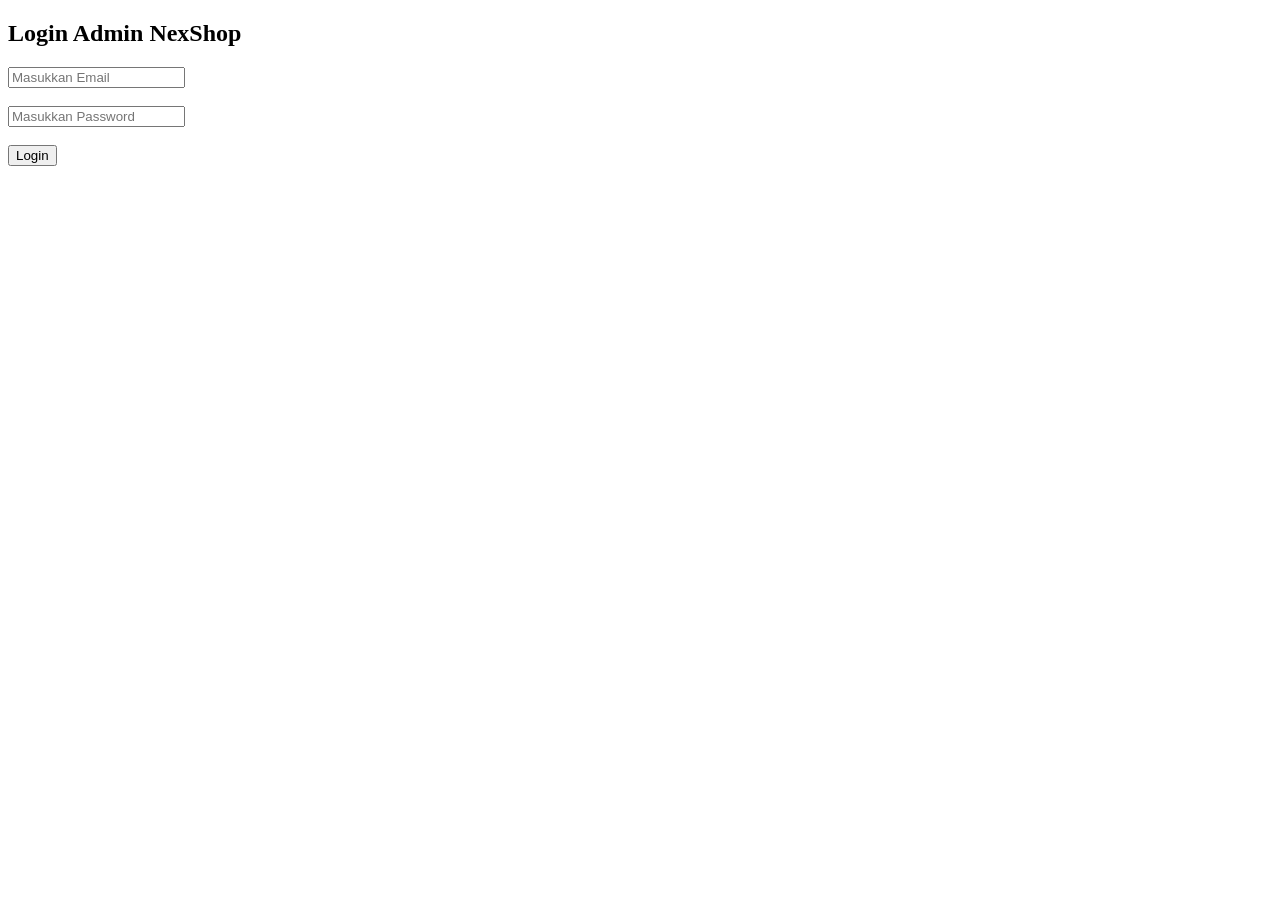
==== admin/dashboard.html @ d5164b72 "Fix admin login API" ====
<!DOCTYPE html>
<html lang="id">
<head>
<meta charset="UTF-8">
<meta name="viewport" content="width=device-width, initial-scale=1">
<title>NexShop Admin</title>

<link href="https://cdn.jsdelivr.net/npm/bootstrap@5.3.7/dist/css/bootstrap.min.css" rel="stylesheet">
<link rel="stylesheet" href="https://cdn.jsdelivr.net/npm/bootstrap-icons@1.11.3/font/bootstrap-icons.min.css">
<link rel="stylesheet" href="css/style.css">
</head>
<body>

<div class="d-flex">

<aside class="sidebar bg-dark text-white p-3">
    <h3 class="mb-4">NexShop</h3>

    <ul class="nav flex-column">
        <li class="nav-item"><a class="nav-link text-white active" href="#"><i class="bi bi-grid me-2"></i>Dashboard</a></li>
        <li class="nav-item"><a class="nav-link text-white" href="#"><i class="bi bi-box me-2"></i>Products</a></li>
        <li class="nav-item"><a class="nav-link text-white" href="#"><i class="bi bi-cart me-2"></i>Orders</a></li>
        <li class="nav-item"><a class="nav-link text-white" href="#"><i class="bi bi-people me-2"></i>Users</a></li>
        <li class="nav-item"><a class="nav-link text-white" href="#"><i class="bi bi-gear me-2"></i>Settings</a></li>
    </ul>

    <button onclick="logout()" class="btn btn-danger w-100 mt-5">
        <i class="bi bi-box-arrow-right me-2"></i>Logout
    </button>
</aside>

<main class="flex-grow-1 p-4">

<div class="d-flex justify-content-between align-items-center mb-4">
    <div>
        <h2>Dashboard</h2>
        <p class="text-muted mb-0">Selamat datang di Admin NexShop</p>
    </div>

    <div class="d-flex gap-2">
        <input id="search" class="form-control" placeholder="Cari produk...">
        <button
    class="btn btn-success"
    data-bs-toggle="modal"
    data-bs-target="#productModal">

    <i class="bi bi-plus-circle"></i>
    Tambah Produk

</button>
    </div>
</div>

<div class="row g-3 mb-4">
    <div class="col-lg-4">
        <div class="card shadow-sm"><div class="card-body">
            <small>Total Produk</small>
            <h2 id="totalProduk">0</h2>
        </div></div>
    </div>

    <div class="col-lg-4">
        <div class="card shadow-sm"><div class="card-body">
            <small>Total Sold</small>
            <h2 id="totalSold">0</h2>
        </div></div>
    </div>

    <div class="col-lg-4">
        <div class="card shadow-sm"><div class="card-body">
            <small>Total Nilai</small>
            <h2 id="totalHarga">Rp 0</h2>
        </div></div>
    </div>
</div>

<div class="card shadow-sm">
<div class="card-header d-flex justify-content-between align-items-center">
    <h5 class="mb-0">Daftar Produk</h5>
    <button onclick="loadProducts()" class="btn btn-primary btn-sm">
        <i class="bi bi-arrow-clockwise"></i> Refresh
    </button>
</div>

<div class="table-responsive">
<table class="table table-hover align-middle mb-0">
<thead>
<tr>
<th>ID</th>
<th>Gambar</th>
<th>Nama</th>
<th>Harga</th>
<th>Badge</th>
<th>Kategori</th>
<th>Aksi</th>
</tr>
</thead>

<tbody id="products">
</tbody>

</table>
</div>
</div>

</main>
</div>

<!-- Product Modal -->

<div class="modal fade" id="productModal" tabindex="-1">

<div class="modal-dialog modal-lg">

<div class="modal-content">

<div class="modal-header">

<h5 class="modal-title" id="modalTitle">

<i class="bi bi-box-seam me-2"></i>

Tambah Produk

</h5>

<button
class="btn-close"
data-bs-dismiss="modal">
</button>

</div>

<div class="modal-body">

<form id="productForm">

<div class="row g-3">

<div class="col-md-6">

<label class="form-label">Nama Produk</label>

<input
id="name"
class="form-control"
required>

</div>

<div class="col-md-6">

<label class="form-label">Harga</label>

<input
id="price"
type="number"
class="form-control"
required>

</div>

<div class="col-md-6">

<label class="form-label">Badge</label>

<input
id="badge"
class="form-control">

</div>

<div class="col-md-6">

<label class="form-label">Kategori</label>

<input
id="category"
class="form-control">

</div>

<div class="col-md-6">

<label class="form-label">Rating</label>

<input
id="rating"
type="number"
step="0.1"
min="0"
max="5"
placeholder="Contoh: 4.9"
class="form-control">

</div>

<div class="col-md-6">

<label class="form-label">Sold</label>

<input
id="sold"
type="number"
class="form-control">

</div>

<div class="col-12">

<label class="form-label">
Gambar Produk
</label>

<input
type="file"
id="image"
class="form-control"
accept="image/*">

<img
id="previewImage"
src=""
class="img-thumbnail mt-3 d-none"
style="max-height:180px;">

</div>

<div class="col-12">

<label class="form-label">

Deskripsi

</label>

<textarea
id="description"
rows="4"
class="form-control"></textarea>

</div>

</div>

</form>

</div>

<div class="modal-footer">

<button
class="btn btn-secondary"
data-bs-dismiss="modal">

Batal

</button>

<button
class="btn btn-success"
onclick="saveProduct()">

<i class="bi bi-floppy"></i>

Simpan Produk

</button>

</div>

</div>

</div>

</div>

<div class="toast-container position-fixed top-0 end-0 p-3">

<div
id="liveToast"
class="toast">

<div class="toast-header">

<strong class="me-auto">

NexShop

</strong>

<button
class="btn-close"
data-bs-dismiss="toast">
</button>

</div>

<div
class="toast-body"
id="toastMessage">

Berhasil

</div>

</div>

</div>

<script src="https://cdn.jsdelivr.net/npm/bootstrap@5.3.7/dist/js/bootstrap.bundle.min.js"></script>
<script src="js/dashboard.js"></script>

</body>
</html>
---- admin/css/style.css ----
@import url('https://fonts.googleapis.com/css2?family=Poppins:wght@300;400;500;600;700&display=swap');

*{
    margin:0;
    padding:0;
    box-sizing:border-box;
    font-family:'Poppins',sans-serif;
}

body{
    background:#f4f7fb;
}

.sidebar{
    width:260px;
    min-height:100vh;
    position:sticky;
    top:0;
    background:linear-gradient(180deg,#212529,#111827)!important;
}

.sidebar h3{
    font-weight:700;
}

.sidebar .nav-link{
    border-radius:10px;
    padding:12px 15px;
    margin-bottom:8px;
    transition:.25s;
}

.sidebar .nav-link:hover,
.sidebar .nav-link.active{
    background:#0d6efd;
    color:#fff!important;
}

main{
    width:100%;
}

.card{
    border:none;
    border-radius:18px;
    box-shadow:0 10px 30px rgba(0,0,0,.08);
}

.card h2{
    font-weight:700;
}

.card-header{
    background:#fff;
    border:none;
    padding:18px;
}

.table thead{
    background:#0d6efd;
    color:#fff;
}

.table th{
    border:none;
    padding:15px;
}

.table td{
    vertical-align:middle;
    padding:14px;
}

.table tbody tr:hover{
    background:#eef5ff;
}

#search{
    width:260px;
}

.btn{
    border-radius:10px;
}

.btn-success,
.btn-primary,
.btn-danger{
    padding:10px 18px;
}

@media(max-width:991px){

.d-flex{
    flex-direction:column;
}

.sidebar{
    width:100%;
    min-height:auto;
}

#search{
    width:100%;
}

}
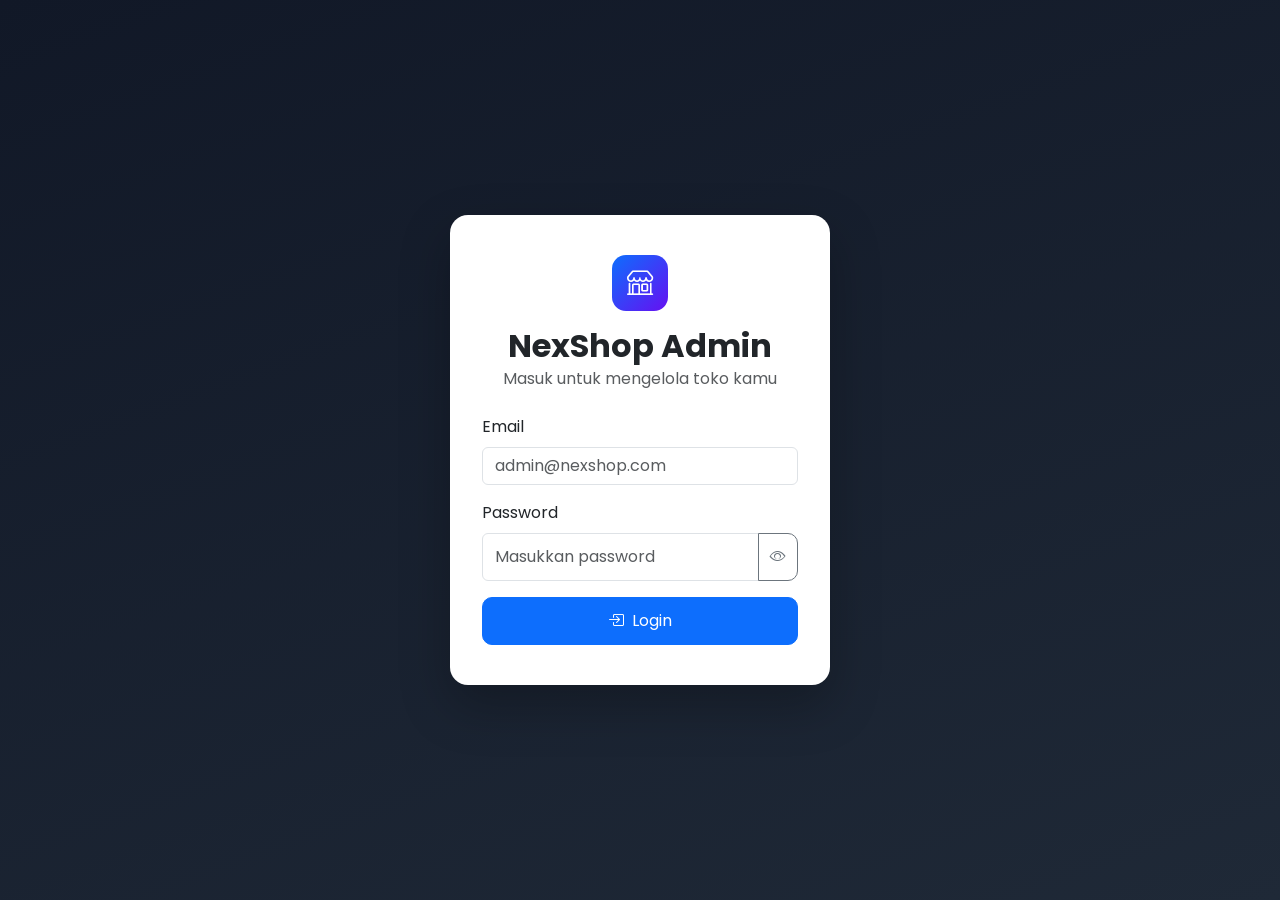
==== commit 380ebf60: "Update admin dashboard" ====
--- a/admin/dashboard.html
+++ b/admin/dashboard.html
@@ -16,12 +16,12 @@
 <aside class="sidebar bg-dark text-white p-3">
     <h3 class="mb-4">NexShop</h3>
 
-    <ul class="nav flex-column">
-        <li class="nav-item"><a class="nav-link text-white active" href="#"><i class="bi bi-grid me-2"></i>Dashboard</a></li>
-        <li class="nav-item"><a class="nav-link text-white" href="#"><i class="bi bi-box me-2"></i>Products</a></li>
-        <li class="nav-item"><a class="nav-link text-white" href="#"><i class="bi bi-cart me-2"></i>Orders</a></li>
-        <li class="nav-item"><a class="nav-link text-white" href="#"><i class="bi bi-people me-2"></i>Users</a></li>
-        <li class="nav-item"><a class="nav-link text-white" href="#"><i class="bi bi-gear me-2"></i>Settings</a></li>
+    <ul class="nav flex-column" id="sidebarNav">
+        <li class="nav-item"><a class="nav-link text-white active" href="#" data-view="dashboard"><i class="bi bi-grid me-2"></i>Dashboard</a></li>
+        <li class="nav-item"><a class="nav-link text-white" href="#" data-view="dashboard"><i class="bi bi-box me-2"></i>Products</a></li>
+        <li class="nav-item"><a class="nav-link text-white" href="#" data-view="orders"><i class="bi bi-cart me-2"></i>Orders</a></li>
+        <li class="nav-item"><a class="nav-link text-white" href="#" data-view="users"><i class="bi bi-people me-2"></i>Users</a></li>
+        <li class="nav-item"><a class="nav-link text-white" href="#" data-view="settings"><i class="bi bi-gear me-2"></i>Settings</a></li>
     </ul>
 
     <button onclick="logout()" class="btn btn-danger w-100 mt-5">
@@ -31,281 +31,196 @@
 
 <main class="flex-grow-1 p-4">
 
-<div class="d-flex justify-content-between align-items-center mb-4">
-    <div>
-        <h2>Dashboard</h2>
-        <p class="text-muted mb-0">Selamat datang di Admin NexShop</p>
-    </div>
-
-    <div class="d-flex gap-2">
-        <input id="search" class="form-control" placeholder="Cari produk...">
-        <button
-    class="btn btn-success"
-    data-bs-toggle="modal"
-    data-bs-target="#productModal">
-
-    <i class="bi bi-plus-circle"></i>
-    Tambah Produk
-
-</button>
-    </div>
-</div>
-
-<div class="row g-3 mb-4">
-    <div class="col-lg-4">
-        <div class="card shadow-sm"><div class="card-body">
-            <small>Total Produk</small>
-            <h2 id="totalProduk">0</h2>
-        </div></div>
-    </div>
-
-    <div class="col-lg-4">
-        <div class="card shadow-sm"><div class="card-body">
-            <small>Total Sold</small>
-            <h2 id="totalSold">0</h2>
-        </div></div>
-    </div>
-
-    <div class="col-lg-4">
-        <div class="card shadow-sm"><div class="card-body">
-            <small>Total Nilai</small>
-            <h2 id="totalHarga">Rp 0</h2>
-        </div></div>
-    </div>
-</div>
-
-<div class="card shadow-sm">
-<div class="card-header d-flex justify-content-between align-items-center">
-    <h5 class="mb-0">Daftar Produk</h5>
-    <button onclick="loadProducts()" class="btn btn-primary btn-sm">
-        <i class="bi bi-arrow-clockwise"></i> Refresh
-    </button>
-</div>
-
-<div class="table-responsive">
-<table class="table table-hover align-middle mb-0">
-<thead>
-<tr>
-<th>ID</th>
-<th>Gambar</th>
-<th>Nama</th>
-<th>Harga</th>
-<th>Badge</th>
-<th>Kategori</th>
-<th>Aksi</th>
-</tr>
-</thead>
-
-<tbody id="products">
-</tbody>
-
-</table>
-</div>
-</div>
+<!-- ===== Dashboard / Products view ===== -->
+<section id="view-dashboard" class="view-section">
+
+    <div class="d-flex justify-content-between align-items-center mb-4 flex-wrap gap-2">
+        <div>
+            <h2>Dashboard</h2>
+            <p class="text-muted mb-0">Selamat datang di Admin NexShop</p>
+        </div>
+
+        <div class="d-flex gap-2">
+            <input id="search" class="form-control" placeholder="Cari produk...">
+            <button class="btn btn-success text-nowrap" data-bs-toggle="modal" data-bs-target="#productModal">
+                <i class="bi bi-plus-circle"></i>
+                Tambah Produk
+            </button>
+        </div>
+    </div>
+
+    <div class="row g-3 mb-4">
+        <div class="col-lg-4">
+            <div class="card shadow-sm"><div class="card-body">
+                <small>Total Produk</small>
+                <h2 id="totalProduk">0</h2>
+            </div></div>
+        </div>
+
+        <div class="col-lg-4">
+            <div class="card shadow-sm"><div class="card-body">
+                <small>Total Sold</small>
+                <h2 id="totalSold">0</h2>
+            </div></div>
+        </div>
+
+        <div class="col-lg-4">
+            <div class="card shadow-sm"><div class="card-body">
+                <small>Total Nilai</small>
+                <h2 id="totalHarga">Rp 0</h2>
+            </div></div>
+        </div>
+    </div>
+
+    <div class="card shadow-sm">
+        <div class="card-header d-flex justify-content-between align-items-center">
+            <h5 class="mb-0">Daftar Produk</h5>
+            <button onclick="loadProducts()" class="btn btn-primary btn-sm">
+                <i class="bi bi-arrow-clockwise"></i> Refresh
+            </button>
+        </div>
+
+        <div class="table-responsive">
+            <table class="table table-hover align-middle mb-0">
+                <thead>
+                <tr>
+                    <th>ID</th>
+                    <th>Gambar</th>
+                    <th>Nama</th>
+                    <th>Harga</th>
+                    <th>Badge</th>
+                    <th>Kategori</th>
+                    <th>Aksi</th>
+                </tr>
+                </thead>
+                <tbody id="products">
+                    <tr><td colspan="7" class="text-center text-muted py-4">Memuat data...</td></tr>
+                </tbody>
+            </table>
+        </div>
+    </div>
+</section>
+
+<!-- ===== Orders view ===== -->
+<section id="view-orders" class="view-section d-none">
+    <div class="mb-4">
+        <h2>Orders</h2>
+        <p class="text-muted mb-0">Daftar pesanan dari pelanggan</p>
+    </div>
+    <div class="card shadow-sm">
+        <div class="card-body" id="ordersContainer"></div>
+    </div>
+</section>
+
+<!-- ===== Users view ===== -->
+<section id="view-users" class="view-section d-none">
+    <div class="mb-4">
+        <h2>Users</h2>
+        <p class="text-muted mb-0">Daftar pengguna terdaftar</p>
+    </div>
+    <div class="card shadow-sm">
+        <div class="card-body" id="usersContainer"></div>
+    </div>
+</section>
+
+<!-- ===== Settings view ===== -->
+<section id="view-settings" class="view-section d-none">
+    <div class="mb-4">
+        <h2>Settings</h2>
+        <p class="text-muted mb-0">Pengaturan akun admin</p>
+    </div>
+    <div class="card shadow-sm">
+        <div class="card-body text-center text-muted py-5">
+            <i class="bi bi-gear display-4 d-block mb-3"></i>
+            Fitur pengaturan akun belum terhubung ke backend.<br>
+            <small>Perlu endpoint khusus (mis. <code>/settings</code> atau <code>/auth/me</code>) untuk mengaktifkan ini.</small>
+        </div>
+    </div>
+</section>
 
 </main>
 </div>
 
 <!-- Product Modal -->
-
 <div class="modal fade" id="productModal" tabindex="-1">
-
 <div class="modal-dialog modal-lg">
-
 <div class="modal-content">
 
-<div class="modal-header">
-
-<h5 class="modal-title" id="modalTitle">
-
-<i class="bi bi-box-seam me-2"></i>
-
-Tambah Produk
-
-</h5>
-
-<button
-class="btn-close"
-data-bs-dismiss="modal">
-</button>
-
-</div>
-
-<div class="modal-body">
-
-<form id="productForm">
-
-<div class="row g-3">
-
-<div class="col-md-6">
-
-<label class="form-label">Nama Produk</label>
-
-<input
-id="name"
-class="form-control"
-required>
-
-</div>
-
-<div class="col-md-6">
-
-<label class="form-label">Harga</label>
-
-<input
-id="price"
-type="number"
-class="form-control"
-required>
-
-</div>
-
-<div class="col-md-6">
-
-<label class="form-label">Badge</label>
-
-<input
-id="badge"
-class="form-control">
-
-</div>
-
-<div class="col-md-6">
-
-<label class="form-label">Kategori</label>
-
-<input
-id="category"
-class="form-control">
-
-</div>
-
-<div class="col-md-6">
-
-<label class="form-label">Rating</label>
-
-<input
-id="rating"
-type="number"
-step="0.1"
-min="0"
-max="5"
-placeholder="Contoh: 4.9"
-class="form-control">
-
-</div>
-
-<div class="col-md-6">
-
-<label class="form-label">Sold</label>
-
-<input
-id="sold"
-type="number"
-class="form-control">
-
-</div>
-
-<div class="col-12">
-
-<label class="form-label">
-Gambar Produk
-</label>
-
-<input
-type="file"
-id="image"
-class="form-control"
-accept="image/*">
-
-<img
-id="previewImage"
-src=""
-class="img-thumbnail mt-3 d-none"
-style="max-height:180px;">
-
-</div>
-
-<div class="col-12">
-
-<label class="form-label">
-
-Deskripsi
-
-</label>
-
-<textarea
-id="description"
-rows="4"
-class="form-control"></textarea>
-
-</div>
-
-</div>
-
-</form>
-
-</div>
-
-<div class="modal-footer">
-
-<button
-class="btn btn-secondary"
-data-bs-dismiss="modal">
-
-Batal
-
-</button>
-
-<button
-class="btn btn-success"
-onclick="saveProduct()">
-
-<i class="bi bi-floppy"></i>
-
-Simpan Produk
-
-</button>
-
-</div>
-
-</div>
-
-</div>
-
-</div>
-
+    <div class="modal-header">
+        <h5 class="modal-title" id="modalTitle"><i class="bi bi-box-seam me-2"></i>Tambah Produk</h5>
+        <button class="btn-close" data-bs-dismiss="modal"></button>
+    </div>
+
+    <div class="modal-body">
+        <form id="productForm" novalidate>
+            <div class="row g-3">
+
+                <div class="col-md-6">
+                    <label class="form-label">Nama Produk</label>
+                    <input id="name" class="form-control" required>
+                </div>
+
+                <div class="col-md-6">
+                    <label class="form-label">Harga</label>
+                    <input id="price" type="number" min="1" class="form-control" required>
+                </div>
+
+                <div class="col-md-6">
+                    <label class="form-label">Badge</label>
+                    <input id="badge" class="form-control">
+                </div>
+
+                <div class="col-md-6">
+                    <label class="form-label">Kategori</label>
+                    <input id="category" class="form-control">
+                </div>
+
+                <div class="col-md-6">
+                    <label class="form-label">Rating</label>
+                    <input id="rating" type="number" step="0.1" min="0" max="5" placeholder="Contoh: 4.9" class="form-control">
+                </div>
+
+                <div class="col-md-6">
+                    <label class="form-label">Sold</label>
+                    <input id="sold" type="number" min="0" class="form-control">
+                </div>
+
+                <div class="col-12">
+                    <label class="form-label">Gambar Produk</label>
+                    <input type="file" id="image" class="form-control" accept="image/*">
+                    <img id="previewImage" src="" class="img-thumbnail mt-3 d-none" style="max-height:180px;">
+                </div>
+
+                <div class="col-12">
+                    <label class="form-label">Deskripsi</label>
+                    <textarea id="description" rows="4" class="form-control" style="resize:vertical;"></textarea>
+                    <div class="form-text">Tekan Enter untuk baris baru seperti biasa.</div>
+                </div>
+
+            </div>
+        </form>
+    </div>
+
+    <div class="modal-footer">
+        <button class="btn btn-secondary" data-bs-dismiss="modal">Batal</button>
+        <button type="button" class="btn btn-success" id="saveProductBtn" onclick="saveProduct()">
+            <i class="bi bi-floppy"></i> Simpan Produk
+        </button>
+    </div>
+
+</div>
+</div>
+</div>
+
+<!-- Toast -->
 <div class="toast-container position-fixed top-0 end-0 p-3">
-
-<div
-id="liveToast"
-class="toast">
-
-<div class="toast-header">
-
-<strong class="me-auto">
-
-NexShop
-
-</strong>
-
-<button
-class="btn-close"
-data-bs-dismiss="toast">
-</button>
-
-</div>
-
-<div
-class="toast-body"
-id="toastMessage">
-
-Berhasil
-
-</div>
-
-</div>
-
+    <div id="liveToast" class="toast" role="alert" aria-live="assertive" aria-atomic="true">
+        <div class="toast-header">
+            <strong class="me-auto">NexShop</strong>
+            <button class="btn-close" data-bs-dismiss="toast"></button>
+        </div>
+        <div class="toast-body" id="toastMessage">Berhasil</div>
+    </div>
 </div>
 
 <script src="https://cdn.jsdelivr.net/npm/bootstrap@5.3.7/dist/js/bootstrap.bundle.min.js"></script>
--- a/admin/css/style.css
+++ b/admin/css/style.css
@@ -106,3 +106,60 @@
 }
 
 }
+
+/* ================================
+   Login page
+   ================================ */
+
+.login-page{
+    min-height:100vh;
+    display:flex;
+    align-items:center;
+    justify-content:center;
+    background:linear-gradient(160deg,#111827,#1f2937);
+    padding:20px;
+}
+
+.login-card{
+    background:#fff;
+    width:100%;
+    max-width:380px;
+    padding:40px 32px;
+    border-radius:18px;
+    box-shadow:0 20px 50px rgba(0,0,0,.25);
+    text-align:center;
+}
+
+.login-logo{
+    width:56px;
+    height:56px;
+    border-radius:14px;
+    background:linear-gradient(135deg,#0d6efd,#6610f2);
+    color:#fff;
+    display:flex;
+    align-items:center;
+    justify-content:center;
+    font-size:26px;
+    margin:0 auto 16px;
+}
+
+.login-card h2{
+    font-weight:700;
+    margin-bottom:2px;
+}
+
+.login-card form{
+    text-align:left;
+}
+
+.login-card .btn{
+    padding:11px;
+}
+
+/* ================================
+   Sidebar nav-link cursor (they're now buttons, not real links)
+   ================================ */
+
+.sidebar .nav-link{
+    cursor:pointer;
+}
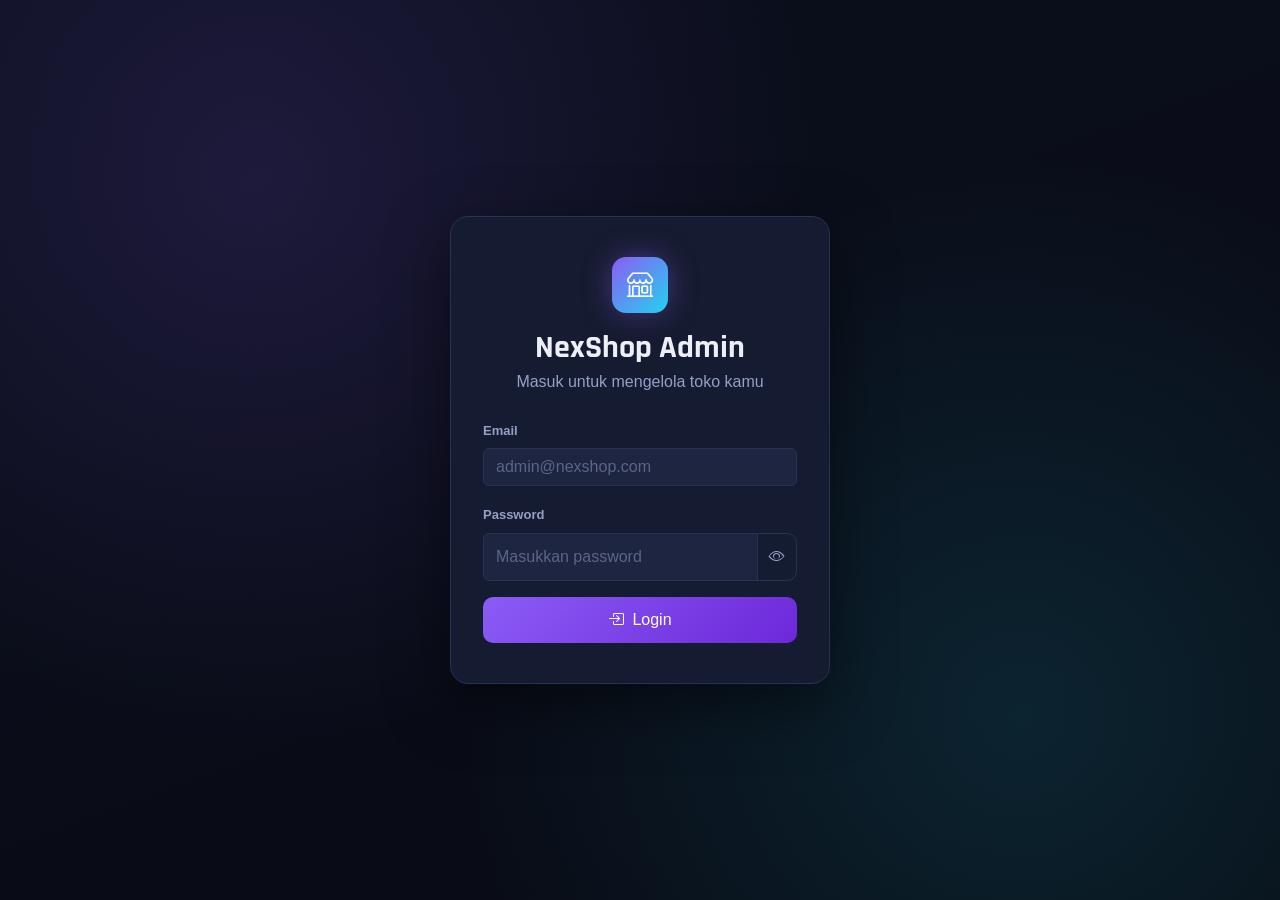
==== commit 1b87b473: "update: tema gaming, topup diamond, settings terintegrasi" ====
--- a/admin/dashboard.html
+++ b/admin/dashboard.html
@@ -7,6 +7,7 @@
 
 <link href="https://cdn.jsdelivr.net/npm/bootstrap@5.3.7/dist/css/bootstrap.min.css" rel="stylesheet">
 <link rel="stylesheet" href="https://cdn.jsdelivr.net/npm/bootstrap-icons@1.11.3/font/bootstrap-icons.min.css">
+<link href="https://fonts.googleapis.com/css2?family=Rajdhani:wght@600;700&family=Space+Grotesk:wght@500;600;700&display=swap" rel="stylesheet">
 <link rel="stylesheet" href="css/style.css">
 </head>
 <body>
@@ -14,13 +15,15 @@
 <div class="d-flex">
 
 <aside class="sidebar bg-dark text-white p-3">
-    <h3 class="mb-4">NexShop</h3>
+    <h3 class="mb-4">Nex<span class="accent">Shop</span></h3>
 
     <ul class="nav flex-column" id="sidebarNav">
         <li class="nav-item"><a class="nav-link text-white active" href="#" data-view="dashboard"><i class="bi bi-grid me-2"></i>Dashboard</a></li>
         <li class="nav-item"><a class="nav-link text-white" href="#" data-view="dashboard"><i class="bi bi-box me-2"></i>Products</a></li>
         <li class="nav-item"><a class="nav-link text-white" href="#" data-view="orders"><i class="bi bi-cart me-2"></i>Orders</a></li>
+        <li class="nav-item"><a class="nav-link text-white" href="#" data-view="topup"><i class="bi bi-gem me-2"></i>Topup Diamond</a></li>
         <li class="nav-item"><a class="nav-link text-white" href="#" data-view="users"><i class="bi bi-people me-2"></i>Users</a></li>
+        <li class="nav-item"><a class="nav-link text-white" href="#" data-view="promo"><i class="bi bi-megaphone me-2"></i>Promo</a></li>
         <li class="nav-item"><a class="nav-link text-white" href="#" data-view="settings"><i class="bi bi-gear me-2"></i>Settings</a></li>
     </ul>
 
@@ -51,21 +54,21 @@
 
     <div class="row g-3 mb-4">
         <div class="col-lg-4">
-            <div class="card shadow-sm"><div class="card-body">
+            <div class="card shadow-sm accent-card accent-violet"><div class="card-body">
                 <small>Total Produk</small>
                 <h2 id="totalProduk">0</h2>
             </div></div>
         </div>
 
         <div class="col-lg-4">
-            <div class="card shadow-sm"><div class="card-body">
+            <div class="card shadow-sm accent-card accent-cyan"><div class="card-body">
                 <small>Total Sold</small>
                 <h2 id="totalSold">0</h2>
             </div></div>
         </div>
 
         <div class="col-lg-4">
-            <div class="card shadow-sm"><div class="card-body">
+            <div class="card shadow-sm accent-card accent-magenta"><div class="card-body">
                 <small>Total Nilai</small>
                 <h2 id="totalHarga">Rp 0</h2>
             </div></div>
@@ -112,6 +115,79 @@
     </div>
 </section>
 
+<!-- ===== Topup Diamond view ===== -->
+<section id="view-topup" class="view-section d-none">
+    <div class="d-flex justify-content-between align-items-center mb-4 flex-wrap gap-2">
+        <div>
+            <h2>Topup Diamond</h2>
+            <p class="text-muted mb-0">Kelola produk topup dari TokoVoucher &amp; pantau pesanan masuk</p>
+        </div>
+        <div class="d-flex gap-2">
+            <span class="badge bg-dark-subtle text-dark border" id="tvBalanceBadge">Saldo TokoVoucher: —</span>
+        </div>
+    </div>
+
+    <ul class="nav nav-tabs mb-3" id="topupTabs">
+        <li class="nav-item"><button class="nav-link active" data-topup-tab="products">Produk</button></li>
+        <li class="nav-item"><button class="nav-link" data-topup-tab="orders">Pesanan</button></li>
+    </ul>
+
+    <!-- Produk tab -->
+    <div id="topupTabProducts">
+        <div class="card shadow-sm mb-3">
+            <div class="card-body">
+                <label class="form-label">Sync produk dari TokoVoucher (masukkan kode/prefix, mis. <code>ML</code>, <code>FF</code>, <code>PUBG</code>)</label>
+                <div class="d-flex gap-2">
+                    <input id="tvSyncKode" class="form-control" placeholder="Contoh: ML atau FF5" style="max-width:280px;">
+                    <button class="btn btn-primary" onclick="syncTopupProducts()">
+                        <i class="bi bi-arrow-repeat"></i> Sync Produk
+                    </button>
+                </div>
+                <p class="text-muted small mt-2 mb-0">Produk baru masuk dalam keadaan <strong>nonaktif</strong> — atur harga jual lalu aktifkan supaya tampil di toko.</p>
+            </div>
+        </div>
+
+        <div class="card shadow-sm">
+            <div class="card-header d-flex justify-content-between align-items-center">
+                <h5 class="mb-0">Daftar Produk Topup</h5>
+                <button onclick="loadTopupProducts()" class="btn btn-primary btn-sm"><i class="bi bi-arrow-clockwise"></i> Refresh</button>
+            </div>
+            <div class="table-responsive">
+                <table class="table table-hover align-middle mb-0">
+                    <thead>
+                    <tr>
+                        <th>Kode</th><th>Nama</th><th>Kategori</th><th>Harga Modal</th><th>Harga Jual</th><th>Server ID?</th><th>Status</th><th>Aksi</th>
+                    </tr>
+                    </thead>
+                    <tbody id="topupProducts">
+                        <tr><td colspan="8" class="text-center text-muted py-4">Klik "Refresh" untuk memuat data.</td></tr>
+                    </tbody>
+                </table>
+            </div>
+        </div>
+    </div>
+
+    <!-- Pesanan tab -->
+    <div id="topupTabOrders" class="d-none">
+        <div class="card shadow-sm">
+            <div class="card-header d-flex justify-content-between align-items-center">
+                <h5 class="mb-0">Pesanan Topup</h5>
+                <button onclick="loadTopupOrders()" class="btn btn-primary btn-sm"><i class="bi bi-arrow-clockwise"></i> Refresh</button>
+            </div>
+            <div class="table-responsive">
+                <table class="table table-hover align-middle mb-0">
+                    <thead>
+                    <tr><th>Order ID</th><th>Produk</th><th>Tujuan</th><th>Harga</th><th>Status</th><th>Tanggal</th><th>Aksi</th></tr>
+                    </thead>
+                    <tbody id="topupOrders">
+                        <tr><td colspan="7" class="text-center text-muted py-4">Klik "Refresh" untuk memuat data.</td></tr>
+                    </tbody>
+                </table>
+            </div>
+        </div>
+    </div>
+</section>
+
 <!-- ===== Users view ===== -->
 <section id="view-users" class="view-section d-none">
     <div class="mb-4">
@@ -123,22 +199,283 @@
     </div>
 </section>
 
+<!-- ===== Promo view ===== -->
+<section id="view-promo" class="view-section d-none">
+    <div class="d-flex justify-content-between align-items-center mb-4 flex-wrap gap-2">
+        <div>
+            <h2>Promo / Iklan / Berita</h2>
+            <p class="text-muted mb-0">Slide-slide ini tampil bergantian (geser otomatis) di halaman utama toko</p>
+        </div>
+        <button class="btn btn-success text-nowrap" onclick="openPromoModal()">
+            <i class="bi bi-plus-circle"></i> Tambah Slide
+        </button>
+    </div>
+
+    <div class="card shadow-sm">
+        <div class="table-responsive">
+            <table class="table table-hover align-middle mb-0">
+                <thead>
+                <tr>
+                    <th>Urutan</th>
+                    <th>Gambar</th>
+                    <th>Tipe</th>
+                    <th>Judul</th>
+                    <th>Status</th>
+                    <th>Aksi</th>
+                </tr>
+                </thead>
+                <tbody id="promoSlides">
+                    <tr><td colspan="6" class="text-center text-muted py-4">Memuat data...</td></tr>
+                </tbody>
+            </table>
+        </div>
+    </div>
+</section>
+
 <!-- ===== Settings view ===== -->
 <section id="view-settings" class="view-section d-none">
     <div class="mb-4">
         <h2>Settings</h2>
-        <p class="text-muted mb-0">Pengaturan akun admin</p>
-    </div>
-    <div class="card shadow-sm">
-        <div class="card-body text-center text-muted py-5">
-            <i class="bi bi-gear display-4 d-block mb-3"></i>
-            Fitur pengaturan akun belum terhubung ke backend.<br>
-            <small>Perlu endpoint khusus (mis. <code>/settings</code> atau <code>/auth/me</code>) untuk mengaktifkan ini.</small>
+        <p class="text-muted mb-0">Pengaturan akun, toko, dan integrasi API</p>
+    </div>
+
+    <ul class="nav nav-tabs mb-3" id="settingsTabs">
+        <li class="nav-item"><button class="nav-link active" data-settings-tab="profile">Profil Admin</button></li>
+        <li class="nav-item"><button class="nav-link" data-settings-tab="store">Pengaturan Toko</button></li>
+        <li class="nav-item"><button class="nav-link" data-settings-tab="apikeys">API Keys</button></li>
+    </ul>
+
+    <!-- Profil Admin -->
+    <div id="settingsTabProfile" class="card shadow-sm">
+        <div class="card-body">
+            <form id="profileForm" class="row g-3" style="max-width:520px;">
+                <div class="col-12">
+                    <label class="form-label">Nama Lengkap</label>
+                    <input id="profileName" class="form-control">
+                </div>
+                <div class="col-12">
+                    <label class="form-label">Email</label>
+                    <input id="profileEmail" type="email" class="form-control">
+                </div>
+                <hr class="mt-2">
+                <p class="text-muted small mb-0">Kosongkan bagian di bawah ini kalau tidak ingin mengganti password.</p>
+                <div class="col-12">
+                    <label class="form-label">Password Saat Ini</label>
+                    <input id="profileCurrentPassword" type="password" class="form-control" autocomplete="current-password">
+                </div>
+                <div class="col-12">
+                    <label class="form-label">Password Baru</label>
+                    <input id="profileNewPassword" type="password" class="form-control" autocomplete="new-password" minlength="4">
+                </div>
+                <p class="text-danger small mb-0" id="profileError"></p>
+                <div class="col-12">
+                    <button type="button" class="btn btn-success" onclick="saveProfile()">
+                        <i class="bi bi-floppy"></i> Simpan Profil
+                    </button>
+                </div>
+            </form>
+        </div>
+    </div>
+
+    <!-- Pengaturan Toko -->
+    <div id="settingsTabStore" class="card shadow-sm d-none">
+        <div class="card-body">
+            <form id="storeForm" class="row g-3" style="max-width:560px;">
+                <div class="col-12">
+                    <label class="form-label">Nama Toko</label>
+                    <input id="storeName" class="form-control" placeholder="NexShop">
+                </div>
+                <div class="col-12">
+                    <label class="form-label">Tagline</label>
+                    <input id="storeTagline" class="form-control" placeholder="Play More. Pay Less.">
+                </div>
+                <div class="col-12">
+                    <label class="form-label">Nomor WhatsApp Admin</label>
+                    <input id="storeWhatsapp" class="form-control" placeholder="6287792634063">
+                </div>
+                <div class="col-12">
+                    <label class="form-label">Email Kontak</label>
+                    <input id="storeEmail" type="email" class="form-control" placeholder="nexshop.my.id@gmail.com">
+                </div>
+                <div class="col-12">
+                    <label class="form-label">Logo Toko</label>
+                    <input type="file" id="storeLogoInput" class="form-control" accept="image/*">
+                    <img id="storeLogoPreview" src="" class="img-thumbnail mt-3 d-none" style="max-height:100px;">
+                </div>
+                <p class="text-danger small mb-0" id="storeError"></p>
+                <div class="col-12">
+                    <button type="button" class="btn btn-success" onclick="saveStoreSettings()">
+                        <i class="bi bi-floppy"></i> Simpan Pengaturan Toko
+                    </button>
+                </div>
+            </form>
+        </div>
+    </div>
+
+    <!-- API Keys -->
+    <div id="settingsTabApiKeys" class="card shadow-sm d-none">
+        <div class="card-body">
+            <form id="apiKeysForm" class="row g-3" style="max-width:600px;">
+                <div class="col-12"><h6 class="text-uppercase text-muted small mb-0">Midtrans</h6></div>
+                <div class="col-12">
+                    <label class="form-label">Server Key</label>
+                    <input id="midtransServerKey" class="form-control" placeholder="SB-Mid-server-...">
+                </div>
+                <div class="col-12">
+                    <label class="form-label">Client Key</label>
+                    <input id="midtransClientKey" class="form-control" placeholder="SB-Mid-client-...">
+                </div>
+                <div class="col-12">
+                    <div class="form-check form-switch">
+                        <input class="form-check-input" type="checkbox" id="midtransIsProduction">
+                        <label class="form-check-label" for="midtransIsProduction">Mode Production (live, bukan sandbox)</label>
+                    </div>
+                </div>
+
+                <div class="col-12 mt-4"><h6 class="text-uppercase text-muted small mb-0">TokoVoucher</h6></div>
+                <div class="col-12">
+                    <label class="form-label">Member Code</label>
+                    <input id="tvMemberCode" class="form-control" placeholder="MEMBER20220801UAXH95">
+                </div>
+                <div class="col-12">
+                    <label class="form-label">Secret Key</label>
+                    <input id="tvSecret" class="form-control" placeholder="Secret key dari member.tokovoucher.net">
+                </div>
+
+                <p class="text-muted small mb-0">Key yang sudah tersimpan ditampilkan tersamar (••••). Isi ulang field hanya kalau mau menggantinya.</p>
+                <p class="text-danger small mb-0" id="apiKeysError"></p>
+                <div class="col-12">
+                    <button type="button" class="btn btn-success" onclick="saveApiKeys()">
+                        <i class="bi bi-floppy"></i> Simpan API Keys
+                    </button>
+                </div>
+            </form>
         </div>
     </div>
 </section>
 
 </main>
+</div>
+
+<!-- Promo Slide Modal -->
+<div class="modal fade" id="promoModal" tabindex="-1">
+<div class="modal-dialog modal-lg">
+<div class="modal-content">
+
+    <div class="modal-header">
+        <h5 class="modal-title" id="promoModalTitle"><i class="bi bi-megaphone me-2"></i>Tambah Slide</h5>
+        <button class="btn-close" data-bs-dismiss="modal"></button>
+    </div>
+
+    <div class="modal-body">
+        <form id="promoForm">
+            <div class="row g-3">
+                <div class="col-md-6">
+                    <label class="form-label">Tipe</label>
+                    <select id="promoType" class="form-control">
+                        <option value="promo">Promo</option>
+                        <option value="iklan">Iklan</option>
+                        <option value="berita">Berita</option>
+                    </select>
+                </div>
+                <div class="col-md-6">
+                    <label class="form-label">Urutan Tampil</label>
+                    <input id="promoSortOrder" type="number" min="0" class="form-control" placeholder="0">
+                </div>
+                <div class="col-12">
+                    <label class="form-label">Badge (teks kecil di atas judul)</label>
+                    <input id="promoBadge" class="form-control" placeholder="🔥 Promo Minggu Ini">
+                </div>
+                <div class="col-12">
+                    <label class="form-label">Judul</label>
+                    <input id="promoTitle" class="form-control" required placeholder="Stok Terbatas, Harga Bersahabat">
+                </div>
+                <div class="col-12">
+                    <label class="form-label">Deskripsi</label>
+                    <textarea id="promoDesc" rows="3" class="form-control" style="resize:vertical;" placeholder="Game key & akses premium mulai dari Rp29.000..."></textarea>
+                </div>
+                <div class="col-md-6">
+                    <label class="form-label">Teks Tombol</label>
+                    <input id="promoCtaText" class="form-control" placeholder="Jelajahi Katalog">
+                </div>
+                <div class="col-md-6">
+                    <label class="form-label">Link Tombol</label>
+                    <input id="promoCtaLink" class="form-control" placeholder="#games">
+                </div>
+                <div class="col-12">
+                    <label class="form-label">Gambar Banner</label>
+                    <input type="file" id="promoImageInput" class="form-control" accept="image/*">
+                    <img id="promoImagePreview" src="" class="img-thumbnail mt-3 d-none" style="max-height:160px;">
+                    <div class="form-text">Upload langsung dari sini — tidak perlu URL manual lagi.</div>
+                </div>
+                <div class="col-12">
+                    <div class="form-check form-switch">
+                        <input class="form-check-input" type="checkbox" id="promoIsActive" checked>
+                        <label class="form-check-label" for="promoIsActive">Aktif (tampil di toko)</label>
+                    </div>
+                </div>
+            </div>
+            <p class="text-danger small mt-3 mb-0" id="promoError"></p>
+        </form>
+    </div>
+
+    <div class="modal-footer">
+        <button class="btn btn-secondary" data-bs-dismiss="modal">Batal</button>
+        <button type="button" class="btn btn-success" id="savePromoBtn" onclick="savePromo()">
+            <i class="bi bi-floppy"></i> Simpan Slide
+        </button>
+    </div>
+
+</div>
+</div>
+</div>
+
+<!-- Topup Product Edit Modal -->
+<div class="modal fade" id="topupProductModal" tabindex="-1">
+<div class="modal-dialog">
+<div class="modal-content">
+    <div class="modal-header">
+        <h5 class="modal-title"><i class="bi bi-gem me-2"></i>Edit Produk Topup</h5>
+        <button class="btn-close" data-bs-dismiss="modal"></button>
+    </div>
+    <div class="modal-body">
+        <form id="topupProductForm" class="row g-3">
+            <div class="col-12">
+                <label class="form-label">Nama Produk</label>
+                <input id="tpEditNama" class="form-control">
+            </div>
+            <div class="col-md-6">
+                <label class="form-label">Kategori</label>
+                <input id="tpEditKategori" class="form-control">
+            </div>
+            <div class="col-md-6">
+                <label class="form-label">Harga Modal</label>
+                <input id="tpEditHargaBeli" class="form-control" disabled>
+            </div>
+            <div class="col-12">
+                <label class="form-label">Harga Jual</label>
+                <input id="tpEditHargaJual" type="number" min="0" class="form-control">
+            </div>
+            <div class="col-12">
+                <div class="form-check form-switch">
+                    <input class="form-check-input" type="checkbox" id="tpEditButuhServerId">
+                    <label class="form-check-label" for="tpEditButuhServerId">Butuh Server ID</label>
+                </div>
+            </div>
+            <div class="col-12">
+                <div class="form-check form-switch">
+                    <input class="form-check-input" type="checkbox" id="tpEditIsActive">
+                    <label class="form-check-label" for="tpEditIsActive">Aktif (tampil di toko)</label>
+                </div>
+            </div>
+        </form>
+    </div>
+    <div class="modal-footer">
+        <button class="btn btn-secondary" data-bs-dismiss="modal">Batal</button>
+        <button type="button" class="btn btn-success" onclick="saveTopupProduct()"><i class="bi bi-floppy"></i> Simpan</button>
+    </div>
+</div>
+</div>
 </div>
 
 <!-- Product Modal -->
--- a/admin/css/style.css
+++ b/admin/css/style.css
@@ -1,15 +1,31 @@
-
-@import url('https://fonts.googleapis.com/css2?family=Poppins:wght@300;400;500;600;700&display=swap');
+:root{
+    --bg-void:#0B0F1D;
+    --bg-panel:#151B30;
+    --bg-panel-2:#1D2540;
+    --line:#293154;
+    --violet:#8B5CF6;
+    --violet-2:#6D28D9;
+    --cyan:#22D3EE;
+    --magenta:#F0399A;
+    --text:#EDEFF7;
+    --text-muted:#93A0C7;
+}
 
 *{
     margin:0;
     padding:0;
     box-sizing:border-box;
-    font-family:'Poppins',sans-serif;
+    font-family:'Inter',sans-serif;
 }
 
 body{
-    background:#f4f7fb;
+    background:var(--bg-void);
+    color:var(--text);
+}
+
+h1,h2,h3,h4,h5,.sidebar h3{
+    font-family:'Rajdhani',sans-serif;
+    font-weight:700;
 }
 
 .sidebar{
@@ -17,49 +33,76 @@
     min-height:100vh;
     position:sticky;
     top:0;
-    background:linear-gradient(180deg,#212529,#111827)!important;
+    background:linear-gradient(180deg,#0D1220,#080B14)!important;
+    border-right:1px solid var(--line);
 }
 
 .sidebar h3{
     font-weight:700;
-}
+    color:#fff;
+}
+.sidebar h3 .accent{ color:var(--violet); }
 
 .sidebar .nav-link{
     border-radius:10px;
     padding:12px 15px;
-    margin-bottom:8px;
-    transition:.25s;
-}
-
-.sidebar .nav-link:hover,
+    margin-bottom:6px;
+    transition:.2s;
+    color:var(--text-muted)!important;
+    cursor:pointer;
+}
+
+.sidebar .nav-link:hover{
+    background:var(--bg-panel-2);
+    color:#fff!important;
+}
+
 .sidebar .nav-link.active{
-    background:#0d6efd;
+    background:linear-gradient(135deg,var(--violet),var(--violet-2));
     color:#fff!important;
+    box-shadow:0 0 20px rgba(139,92,246,.35);
 }
 
 main{
     width:100%;
 }
 
+h2{ color:var(--text); }
+.text-muted{ color:var(--text-muted)!important; }
+
 .card{
-    border:none;
-    border-radius:18px;
-    box-shadow:0 10px 30px rgba(0,0,0,.08);
+    border:1px solid var(--line);
+    border-radius:16px;
+    background:var(--bg-panel);
+    box-shadow:0 10px 30px rgba(0,0,0,.25);
+    color:var(--text);
 }
 
 .card h2{
     font-weight:700;
 }
 
+.accent-card{ border-left:3px solid var(--violet); }
+.accent-card.accent-cyan{ border-left-color:var(--cyan); }
+.accent-card.accent-magenta{ border-left-color:var(--magenta); }
+.accent-card small{ color:var(--text-muted); text-transform:uppercase; letter-spacing:.05em; font-size:11px; }
+.accent-card h2{ font-family:'Space Grotesk',sans-serif; margin-top:6px; }
+
 .card-header{
-    background:#fff;
-    border:none;
+    background:transparent;
+    border:none;
+    border-bottom:1px solid var(--line);
     padding:18px;
-}
-
+    color:var(--text);
+}
+
+.table{ color:var(--text); }
 .table thead{
-    background:#0d6efd;
-    color:#fff;
+    background:var(--bg-panel-2);
+    color:var(--text-muted);
+    text-transform:uppercase;
+    font-size:11.5px;
+    letter-spacing:.04em;
 }
 
 .table th{
@@ -70,18 +113,43 @@
 .table td{
     vertical-align:middle;
     padding:14px;
+    border-color:var(--line);
 }
 
 .table tbody tr:hover{
-    background:#eef5ff;
+    background:var(--bg-panel-2);
 }
 
 #search{
     width:260px;
 }
 
+.form-control, .form-select{
+    background:var(--bg-panel-2);
+    border:1px solid var(--line);
+    color:var(--text);
+}
+.form-control:focus, .form-select:focus{
+    background:var(--bg-panel-2);
+    border-color:var(--violet);
+    color:var(--text);
+    box-shadow:0 0 0 3px rgba(139,92,246,.2);
+}
+.form-control::placeholder{ color:#5c6489; }
+.form-label{ color:var(--text-muted); font-size:13px; font-weight:600; }
+.form-check-input:checked{ background-color:var(--violet); border-color:var(--violet); }
+
 .btn{
     border-radius:10px;
+}
+
+.btn-primary{
+    background:linear-gradient(135deg,var(--violet),var(--violet-2));
+    border:none;
+}
+.btn-success{
+    background:linear-gradient(135deg,#22C55E,#16A34A);
+    border:none;
 }
 
 .btn-success,
@@ -89,6 +157,31 @@
 .btn-danger{
     padding:10px 18px;
 }
+
+.badge.bg-primary{ background:var(--violet)!important; }
+.badge.bg-secondary{ background:var(--bg-panel-2)!important; color:var(--text-muted); }
+.badge.bg-success{ background:#22C55E!important; }
+.badge.bg-info{ background:var(--cyan)!important; color:#0B0F1D!important; }
+.badge.bg-dark-subtle{ background:var(--bg-panel-2)!important; color:var(--text)!important; }
+
+.nav-tabs{ border-color:var(--line); }
+.nav-tabs .nav-link{
+    color:var(--text-muted); border:none; border-bottom:2px solid transparent; background:none;
+}
+.nav-tabs .nav-link.active{
+    color:var(--violet); background:none; border-color:var(--violet);
+}
+
+.modal-content{
+    background:var(--bg-panel);
+    color:var(--text);
+    border:1px solid var(--line);
+    border-radius:16px;
+}
+.modal-header, .modal-footer{ border-color:var(--line); }
+.btn-close{ filter:invert(1) grayscale(1); }
+
+.toast{ background:var(--bg-panel); color:var(--text); border:1px solid var(--line); }
 
 @media(max-width:991px){
 
@@ -116,17 +209,20 @@
     display:flex;
     align-items:center;
     justify-content:center;
-    background:linear-gradient(160deg,#111827,#1f2937);
+    background:radial-gradient(circle at 20% 20%,rgba(139,92,246,.15),transparent 45%),
+               radial-gradient(circle at 80% 80%,rgba(34,211,238,.12),transparent 45%),
+               linear-gradient(160deg,#0B0F1D,#080B14);
     padding:20px;
 }
 
 .login-card{
-    background:#fff;
+    background:var(--bg-panel);
+    border:1px solid var(--line);
     width:100%;
     max-width:380px;
     padding:40px 32px;
     border-radius:18px;
-    box-shadow:0 20px 50px rgba(0,0,0,.25);
+    box-shadow:0 20px 60px rgba(0,0,0,.5);
     text-align:center;
 }
 
@@ -134,18 +230,20 @@
     width:56px;
     height:56px;
     border-radius:14px;
-    background:linear-gradient(135deg,#0d6efd,#6610f2);
+    background:linear-gradient(135deg,var(--violet),var(--cyan));
     color:#fff;
     display:flex;
     align-items:center;
     justify-content:center;
     font-size:26px;
     margin:0 auto 16px;
+    box-shadow:0 0 30px rgba(139,92,246,.4);
 }
 
 .login-card h2{
     font-weight:700;
     margin-bottom:2px;
+    color:var(--text);
 }
 
 .login-card form{
@@ -154,6 +252,11 @@
 
 .login-card .btn{
     padding:11px;
+}
+
+.login-card .input-group .btn-outline-secondary{
+    color:var(--text-muted);
+    border-color:var(--line);
 }
 
 /* ================================
